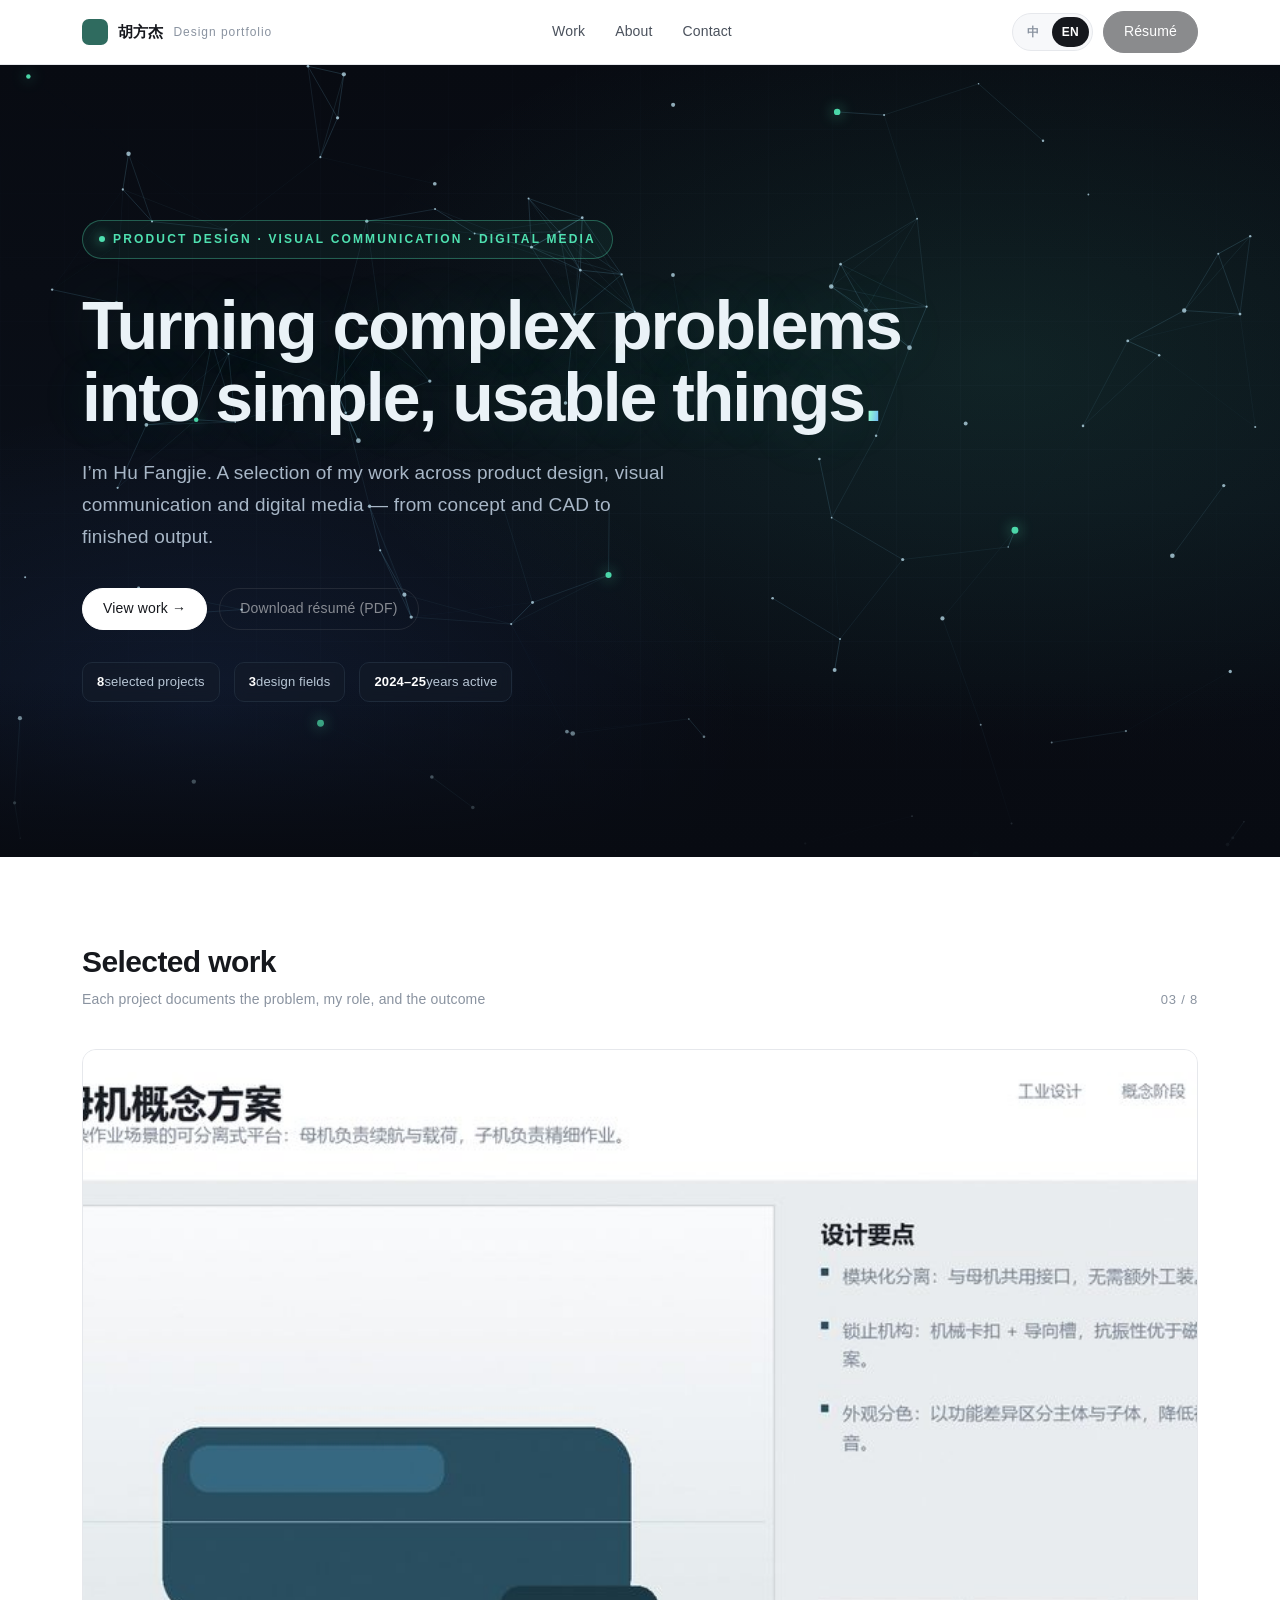
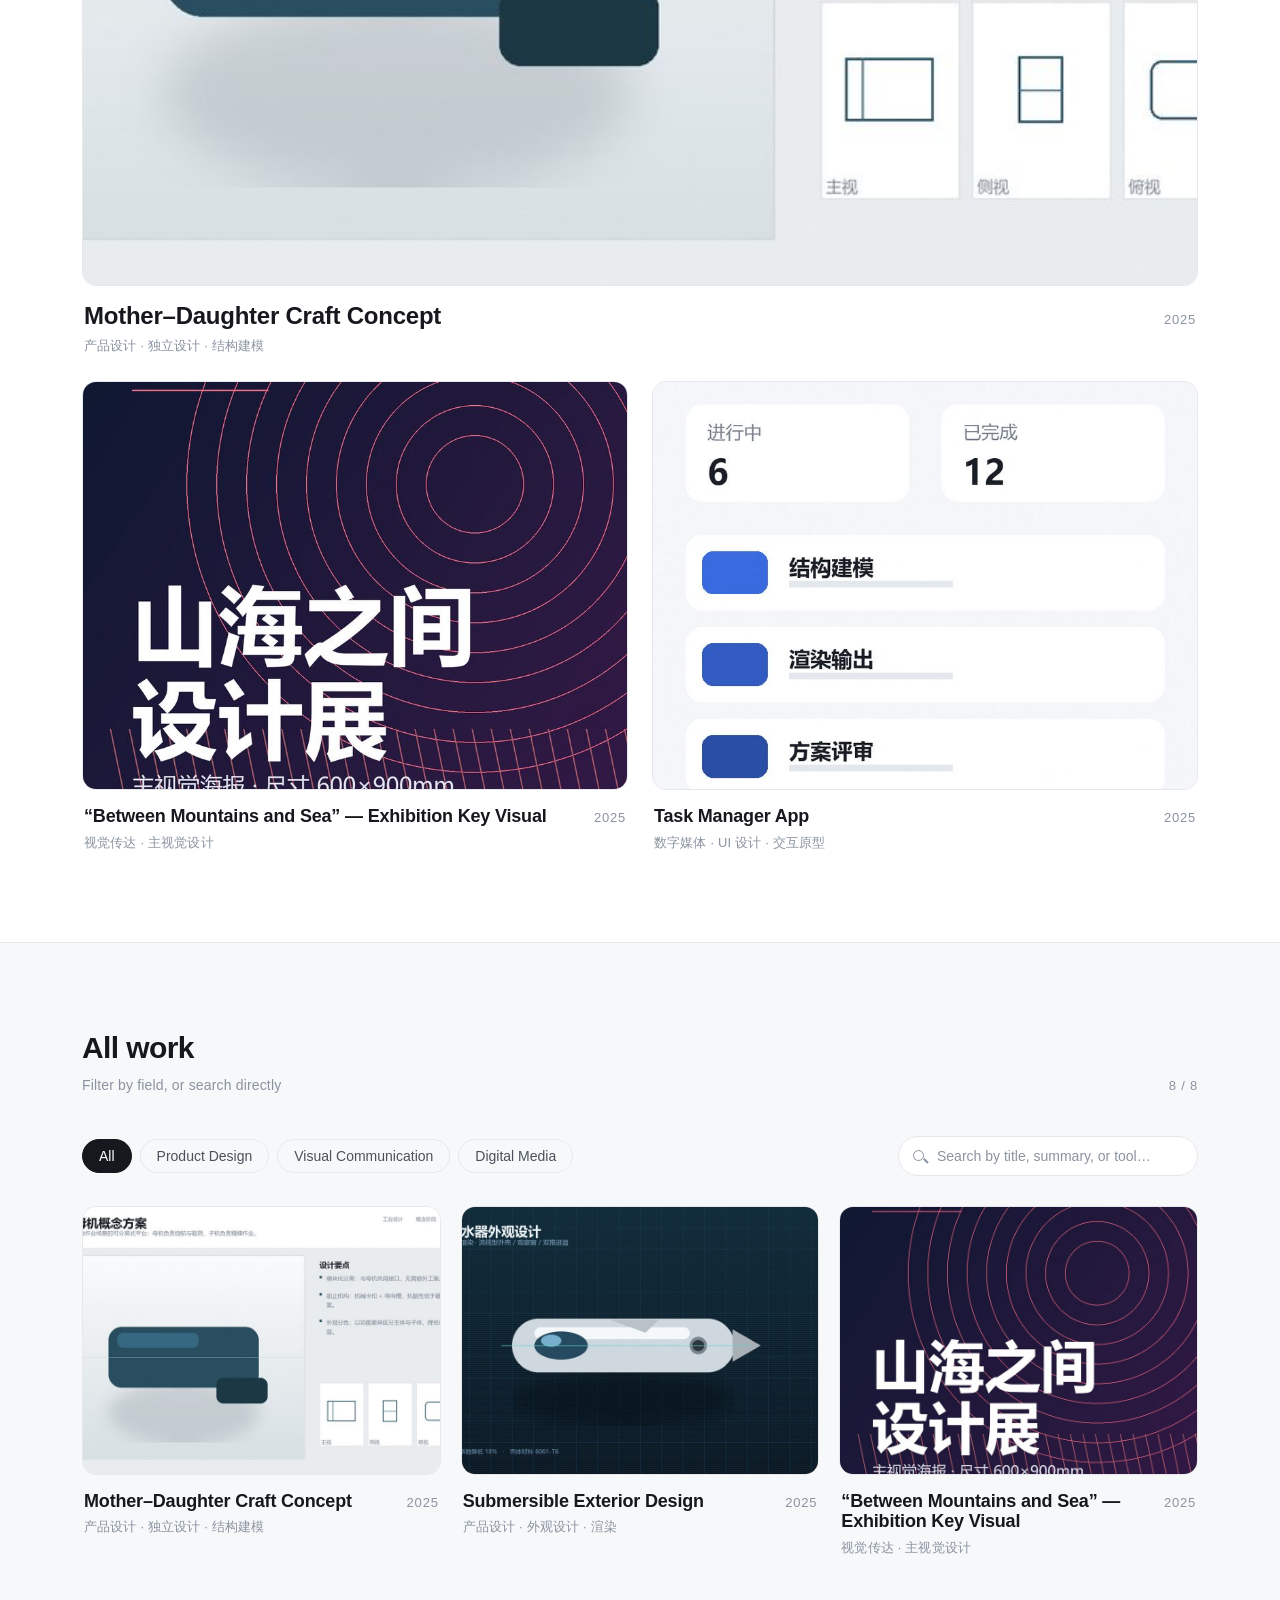
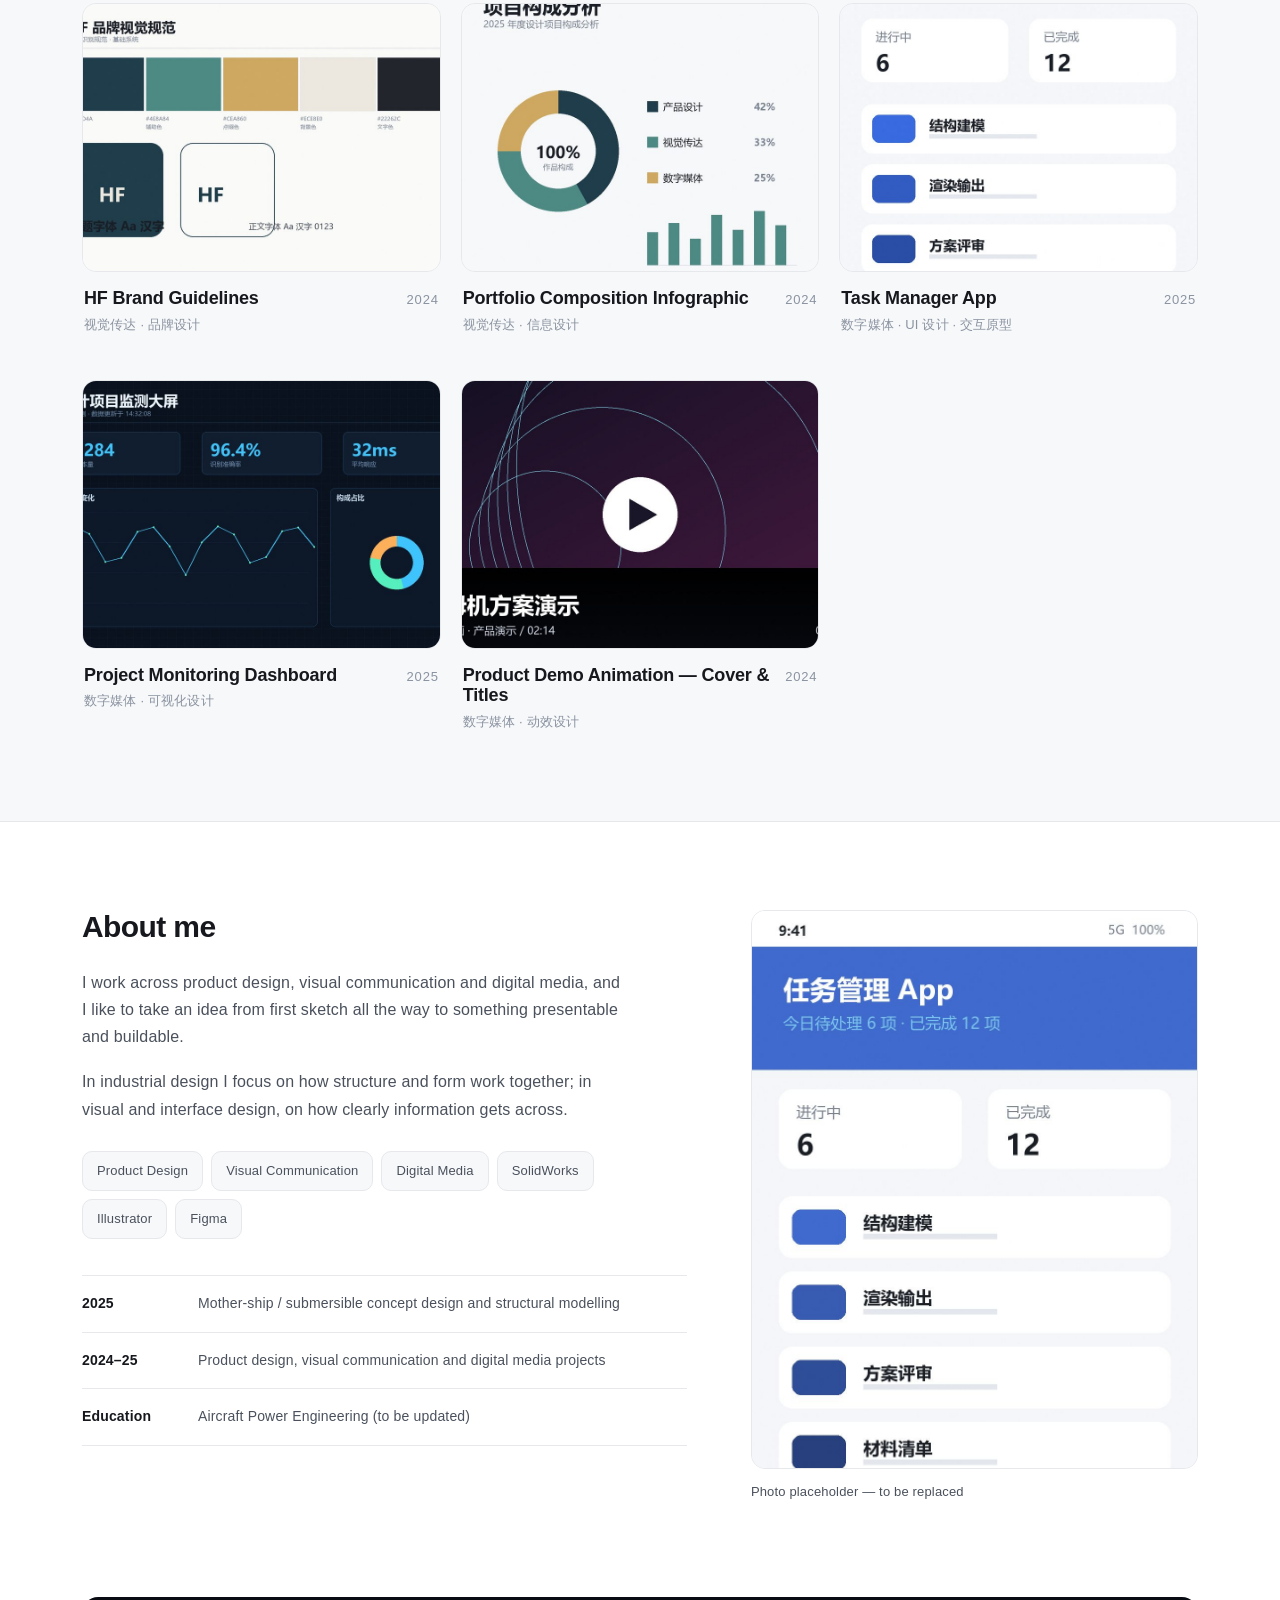
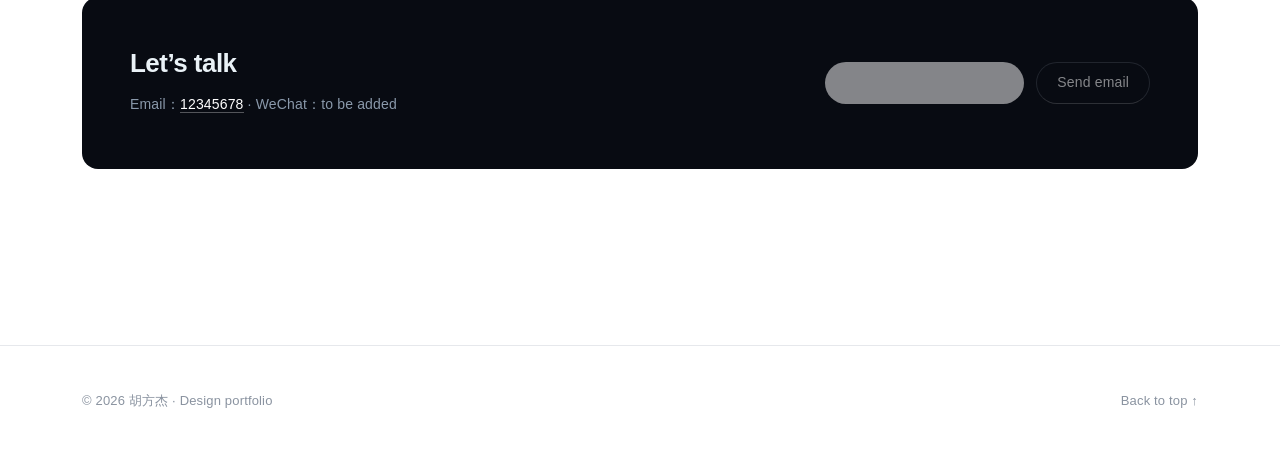
==== index.html @ a3cf7e80 "新增中英双语：i18n 机制、语言切换、8 个作品英文内容、跨语言搜索" ====
<!DOCTYPE html>
<html lang="zh-CN">
<head>
<meta charset="utf-8">
<meta name="viewport" content="width=device-width, initial-scale=1">
<meta name="description" content="胡方杰的设计作品集：产品设计、视觉传达与数字媒体方向的精选作品。">
<meta name="theme-color" content="#080B12">
<title>胡方杰 · 设计作品集</title>
<link rel="stylesheet" href="assets/css/base.css">
<link rel="stylesheet" href="assets/css/home.css">
<link rel="stylesheet" href="assets/css/lightbox.css">
</head>
<body>

<!-- ============ 顶部导航 ============ -->
<nav class="nav">
  <div class="wrap nav__in">
    <a class="nav__brand" href="index.html">
      <i></i><span id="site-name">胡方杰</span> <small id="site-brand" data-i18n="brand">设计作品集</small>
    </a>
    <div class="nav__menu">
      <a href="#works" data-i18n="nav.works">作品</a>
      <a href="#about" data-i18n="nav.about">关于</a>
      <a href="#contact" data-i18n="nav.contact">联系</a>
    </div>
    <div class="nav__right">
      <div class="lang" role="group" aria-label="Language / 语言">
        <button class="lang__btn" type="button" data-lang-set="zh" aria-pressed="true">中</button>
        <button class="lang__btn" type="button" data-lang-set="en" aria-pressed="false">EN</button>
      </div>
      <a class="btn btn--dark" id="resume-btn" data-resume="resume.pdf" href="resume.pdf" download data-i18n="nav.resume">下载简历</a>
    </div>
  </div>
</nav>

<!-- ============ 首屏：深色 + 粒子 ============ -->
<header class="hero" id="top">
  <canvas id="particles" aria-hidden="true"></canvas>
  <div class="wrap hero__in">
    <span class="tag"><i></i><span id="site-positioning">产品设计 · 视觉传达 · 数字媒体</span></span>
    <h1 id="hero-title">把复杂的问题<br>做成简单好用的东西<em>。</em></h1>
    <p class="hero__lede" id="hero-lede"></p>
    <div class="hero__actions">
      <a class="btn btn--light" href="#works" data-i18n="hero.viewWorks">查看作品 →</a>
      <a class="btn btn--ghost-dark" href="resume.pdf" download data-resume="resume.pdf" data-i18n="hero.resume">下载简历 PDF</a>
    </div>
    <div class="hero__meta">
      <span class="chip"><b id="stat-works">—</b> <span data-i18n="stat.works">个精选作品</span></span>
      <span class="chip"><b id="stat-cats">—</b> <span data-i18n="stat.cats">个设计方向</span></span>
      <span class="chip"><b id="stat-years">—</b> <span data-i18n="stat.years">创作年份</span></span>
    </div>
  </div>
</header>

<!-- ============ 精选作品 ============ -->
<section class="section" id="works">
  <div class="wrap">
    <div class="sec-head">
      <div>
        <h2 data-i18n="sec.featured">精选作品</h2>
        <p data-i18n="sec.featuredHint">每个项目都记录了问题、我的角色与最终成果</p>
      </div>
      <div class="count" id="featured-count"></div>
    </div>
    <div class="featured" id="featured"></div>
  </div>
</section>

<!-- ============ 全部作品 ============ -->
<section class="section section--soft">
  <div class="wrap">
    <div class="sec-head">
      <div>
        <h2 data-i18n="sec.all">全部作品</h2>
        <p data-i18n="sec.allHint">支持按方向筛选，也可直接搜索</p>
      </div>
      <div class="count" id="grid-count"></div>
    </div>

    <div class="tools">
      <div class="filters" id="filters" role="group" aria-label="筛选作品 / Filter work"></div>
      <div class="search">
        <label class="sr-only" for="search-input" data-i18n="search.label">搜索作品</label>
        <input class="search__input" id="search-input" type="search"
               placeholder="搜索作品名称、简介或工具…"
               data-i18n-attr="placeholder:search.placeholder"
               autocomplete="off" enterkeyhint="search">
        <button class="search__clear" id="search-clear" type="button" aria-label="清空搜索"
                data-i18n-attr="aria-label:search.clear" hidden>×</button>
      </div>
    </div>

    <div class="grid is-filtered" id="grid"></div>
    <p class="empty" id="empty">该分类下暂无作品。</p>
  </div>
</section>

<!-- ============ 关于我 ============ -->
<section class="section" id="about">
  <div class="wrap">
    <div class="about">
      <div>
        <h2 data-i18n="about.title">关于我</h2>
        <div id="about-body"></div>
        <div class="skills" id="skills"></div>
        <div class="timeline" id="timeline"></div>
      </div>
      <div>
        <div class="portrait">
          <!-- 个人照片待替换；现在用作品的压缩图占位（走 build_images.py 处理后的资源） -->
          <img data-src="assets/img/app-task-hero.jpg" alt="个人照片（占位）" decoding="async">
        </div>
        <p class="portrait__cap" data-i18n="about.photoCap">个人照片占位，待替换为真实照片</p>
      </div>
    </div>

    <!-- 联系方式 -->
    <div class="contact" id="contact">
      <div class="dark-block">
        <div class="contact__in">
          <div>
            <h3 data-i18n="contact.title">想聊聊？</h3>
            <p><span data-i18n="contact.email">邮箱</span>：<a id="contact-email">待补充</a>
               · <span data-i18n="contact.wechat">微信</span>：<span id="contact-wechat">待补充</span></p>
          </div>
          <div class="contact__actions">
            <a class="btn btn--light" href="resume.pdf" download data-resume="resume.pdf" data-i18n="hero.resume">下载简历 PDF</a>
            <a class="btn btn--ghost-dark" id="mail-btn" href="#contact" data-i18n="contact.mail">发邮件</a>
          </div>
        </div>
      </div>
    </div>
  </div>
</section>

<!-- ============ 页脚 ============ -->
<footer class="footer">
  <div class="wrap footer__in">
    <div>© <span id="footer-year"></span> <span id="footer-name"></span> · <span data-i18n="footer.site">个人设计作品集</span></div>
    <div><a href="#top" data-i18n="footer.top">回到顶部 ↑</a></div>
  </div>
</footer>

<script src="assets/js/config.js"></script>
<script src="assets/js/works-data.js"></script>
<script src="assets/js/i18n.js"></script>
<script src="assets/img/manifest.js"></script>
<script src="assets/js/lazy.js"></script>
<script src="assets/js/render.js"></script>
<script src="assets/js/particles.js"></script>
<script src="assets/js/lightbox.js"></script>
<script src="assets/js/lang-switch.js"></script>
<script>
/* 仅用于评审截图：?scrollY=1800 自动滚到指定位置（不影响正常访问） */
(function () {
  var q = location.search;
  var m = q.match(/[?&]scrollY=(\d+)/);
  if (m) {
    var y = parseInt(m[1], 10);
    window.addEventListener('load', function () { setTimeout(function () { window.scrollTo(0, y); }, 120); });
  }
  /* ?captureH=1 时把内容真实高度写进 meta，供截图脚本读取 */
  if (q.indexOf('captureH=1') >= 0) {
    window.addEventListener('load', function () {
      setTimeout(function () {
        var h = Math.ceil(document.documentElement.getBoundingClientRect().height);
        var el = document.createElement('meta');
        el.name = 'dsh-content-height';
        el.content = String(h);
        document.head.appendChild(el);
      }, 400);
    });
  }
})();
</script>
</body>
</html>
---- assets/css/base.css ----
/* ============================================================
 * base.css —— 设计变量、重置、排版、通用组件
 * 视觉结论见 docs/项目构想.md §3.1（方案 A 极简留白）
 * ============================================================ */

:root{
  /* 颜色 */
  --ink:      #16181D;   /* 主文字 */
  --ink-2:    #4A515C;   /* 次级文字 */
  --ink-3:    #8A93A0;   /* 辅助文字 */
  --line:     #E6E8EC;   /* 分割线 / 描边 */
  --line-2:   #D8DCE2;
  --bg:       #FFFFFF;   /* 主背景 */
  --bg-soft:  #F7F8FA;   /* 次级区块背景 */
  --accent:   #2F6B5F;   /* 强调色（墨绿，小面积使用） */

  /* 深色区（首屏 / 成果块 / 联系方式） */
  --dark:     #080B12;
  --dark-2:   #0E131C;
  --dark-3:   #141C28;
  --dark-line:#1E2A3A;
  --dark-text:#EAF2F7;
  --dark-dim: #8A99AB;
  --glow:     #4FE0B0;   /* 粒子主色 / 深色区强调色 */

  /* 布局 */
  --max:      1180px;
  --pad:      32px;
  --radius:   14px;
  --radius-sm:10px;

  /* 排版 */
  --font: "Inter", "Helvetica Neue", "PingFang SC", "Microsoft YaHei", -apple-system, sans-serif;

  /* 动效 */
  --ease: cubic-bezier(.22,.61,.36,1);
}

*,*::before,*::after{box-sizing:border-box}

html{
  -webkit-text-size-adjust:100%;
  scroll-behavior:smooth;
}

body{
  margin:0;
  background:var(--bg);
  color:var(--ink);
  font-family:var(--font);
  font-size:16px;
  line-height:1.7;
  letter-spacing:.01em;
  -webkit-font-smoothing:antialiased;
  overflow-x:hidden;
}

img{display:block;max-width:100%}
a{color:inherit;text-decoration:none}
button{font-family:inherit;cursor:pointer}

h1,h2,h3,h4{margin:0;letter-spacing:-.02em;font-weight:800;line-height:1.15}
p{margin:0}

/* ---------- 布局容器 ---------- */
.wrap{max-width:var(--max);margin:0 auto;padding:0 var(--pad)}

/* ---------- 按钮 ---------- */
.btn{
  display:inline-flex;align-items:center;justify-content:center;gap:8px;
  height:42px;padding:0 20px;border-radius:999px;
  font-size:14px;font-weight:500;white-space:nowrap;
  border:1px solid var(--line);background:transparent;color:var(--ink);
  transition:border-color .25s var(--ease), background .25s var(--ease), color .25s var(--ease);
}
.btn:hover{border-color:var(--ink)}
.btn--dark{background:var(--ink);border-color:var(--ink);color:#fff}
.btn--dark:hover{background:#000;border-color:#000}
.btn--light{background:#fff;border-color:#fff;color:var(--ink)}
.btn--ghost-dark{border-color:#3A3F49;color:#fff}
.btn--ghost-dark:hover{border-color:#fff}
.btn[aria-disabled="true"]{opacity:.5;cursor:not-allowed}

/* ---------- 标签 ---------- */
.chip{
  display:inline-flex;align-items:center;font-size:13px;
  padding:8px 14px;border-radius:var(--radius-sm);
  border:1px solid var(--line);background:var(--bg-soft);color:var(--ink-2);
}
.tag{
  display:inline-flex;align-items:center;gap:8px;
  font-size:12px;letter-spacing:.18em;text-transform:uppercase;font-weight:600;
  padding:8px 16px;border-radius:999px;
  border:1px solid rgba(79,224,176,.35);
  background:rgba(79,224,176,.06);color:var(--glow);
}
.tag i{
  width:6px;height:6px;border-radius:50%;background:var(--glow);
  box-shadow:0 0 12px var(--glow);display:block;
  animation:pulse 2.2s infinite ease-in-out;
}
@keyframes pulse{0%,100%{opacity:1;transform:scale(1)}50%{opacity:.35;transform:scale(.7)}}

/* ---------- 区块标题 ---------- */
.sec-head{display:flex;align-items:flex-end;justify-content:space-between;gap:20px;margin-bottom:38px}
.sec-head h2{font-size:30px}
.sec-head p{font-size:14px;color:var(--ink-3);margin-top:8px}
.sec-head .count{font-size:13px;color:var(--ink-3);letter-spacing:.06em;white-space:nowrap}

/* ---------- 作品卡片 ---------- */
.card{display:block;position:relative}
.card__thumb{
  position:relative;overflow:hidden;border-radius:var(--radius);
  background:var(--bg-soft);border:1px solid var(--line);
}
.card__thumb img{
  position:absolute;inset:0;
  width:100%;height:100%;object-fit:cover;
  transition:transform .6s var(--ease), opacity .5s var(--ease);
  opacity:0;
}
.card__thumb img.is-loaded{opacity:1}
.card:hover .card__thumb img{transform:scale(1.03)}
.card__meta{display:flex;align-items:baseline;justify-content:space-between;gap:16px;padding:16px 2px 0}
.card__meta h3{font-size:18px;font-weight:700;letter-spacing:-.01em}
.card__meta p{font-size:13px;color:var(--ink-3);margin-top:5px}
.card__meta .year{font-size:13px;color:var(--ink-3);letter-spacing:.06em;white-space:nowrap}

/* 悬浮提示 */
.card__hover{
  position:absolute;left:14px;bottom:14px;z-index:2;
  display:inline-flex;align-items:center;gap:6px;
  padding:7px 13px;border-radius:999px;font-size:12px;
  background:rgba(12,16,24,.82);color:#fff;backdrop-filter:blur(6px);
  opacity:0;transform:translateY(6px);
  transition:opacity .3s var(--ease), transform .3s var(--ease);
}
.card:hover .card__hover{opacity:1;transform:translateY(0)}

/* ---------- 图片懒加载占位 ---------- */
.ph{position:relative;overflow:hidden;background:var(--bg-soft)}
.ph::after{
  content:"";position:absolute;inset:0;
  background:linear-gradient(100deg, transparent 20%, rgba(255,255,255,.55) 50%, transparent 80%);
  transform:translateX(-100%);
}
.ph.is-loading::after{animation:shimmer 1.4s infinite}
@keyframes shimmer{to{transform:translateX(100%)}}

/* ---------- 深色区块 ---------- */
.dark-block{
  background:var(--dark);color:var(--dark-text);
  border-radius:16px;padding:52px 48px;
}
.dark-block h3{font-size:24px;margin-bottom:14px}
.dark-block p{color:var(--dark-dim);max-width:640px}
.dark-block .metrics{display:flex;gap:56px;margin-top:36px;flex-wrap:wrap}
.dark-block .metrics b{display:block;font-size:28px;font-weight:800}
.dark-block .metrics span{font-size:13px;color:var(--dark-dim)}

/* ---------- 页脚 ---------- */
.footer{
  border-top:1px solid var(--line);
  padding:44px 0 64px;margin-top:88px;
  font-size:13px;color:var(--ink-3);
}
.footer__in{display:flex;justify-content:space-between;gap:20px;flex-wrap:wrap}
.footer a:hover{color:var(--accent)}

/* ---------- 工具类 ---------- */
.sr-only{
  position:absolute;width:1px;height:1px;padding:0;margin:-1px;
  overflow:hidden;clip:rect(0 0 0 0);white-space:nowrap;border:0;
}

/* ---------- 无障碍：尊重"减少动态效果" ---------- */
@media (prefers-reduced-motion: reduce){
  html{scroll-behavior:auto}
  *,*::before,*::after{
    animation-duration:.001ms !important;
    animation-iteration-count:1 !important;
    transition-duration:.001ms !important;
  }
}

/* ---------- 响应式断点 ---------- */
@media (max-width:960px){
  :root{--pad:24px}
  .sec-head h2{font-size:26px}
}

@media (max-width:560px){
  :root{--pad:20px}
  .sec-head{flex-direction:column;align-items:flex-start;gap:10px;margin-bottom:26px}
  .sec-head h2{font-size:23px}
  .dark-block{padding:34px 24px}
  .dark-block h3{font-size:21px}
  .dark-block .metrics{gap:26px;margin-top:26px}
  .dark-block .metrics b{font-size:23px}
  .card__meta h3{font-size:16px}
  .footer{margin-top:56px}
}
---- assets/css/home.css ----
/* ============================================================
 * home.css —— 首页
 * 结构：深色粒子首屏 → 白色作品区（精选 / 全部）→ 关于 → 联系
 * ============================================================ */

/* ---------- 顶部导航 ---------- */
.nav{
  position:sticky;top:0;z-index:40;
  background:rgba(255,255,255,.92);
  backdrop-filter:blur(10px);
  border-bottom:1px solid var(--line);
}
.nav__in{display:flex;align-items:center;justify-content:space-between;height:64px;gap:20px}
.nav__brand{display:flex;align-items:center;gap:10px;font-weight:700;font-size:15px}
.nav__brand i{width:26px;height:26px;border-radius:7px;background:var(--accent);display:block;flex:none}
.nav__brand small{font-weight:400;color:var(--ink-3);font-size:12px;letter-spacing:.08em}
.nav__menu{display:flex;gap:30px;font-size:14px;color:var(--ink-2)}
.nav__menu a{transition:color .2s var(--ease)}
.nav__menu a:hover{color:var(--accent)}
.nav__right{display:flex;align-items:center;gap:10px}

/* ---------- 语言切换 ---------- */
.lang{
  display:flex;align-items:center;gap:2px;
  padding:3px;border-radius:999px;
  border:1px solid var(--line);background:var(--bg-soft);
}
.lang__btn{
  min-width:34px;height:30px;padding:0 10px;
  font-size:12px;font-weight:600;letter-spacing:.02em;
  border:0;border-radius:999px;background:transparent;color:var(--ink-3);
  transition:background .2s var(--ease), color .2s var(--ease);
}
.lang__btn:hover{color:var(--ink)}
.lang__btn.is-on{background:var(--ink);color:#fff}
/* 让"下载简历"按钮在窄屏也能收起 */
.nav .btn{white-space:nowrap}

/* ---------- 首屏：深色 + 粒子 ---------- */
.hero{
  position:relative;overflow:hidden;
  min-height:640px;height:88vh;max-height:820px;
  display:flex;align-items:center;
  background:
    radial-gradient(1100px 620px at 78% 38%, rgba(79,224,176,.10), transparent 62%),
    radial-gradient(900px 520px at 16% 82%, rgba(72,132,255,.10), transparent 60%),
    linear-gradient(180deg,#080B12 0%,#0A0F18 55%,#080B12 100%);
}
/* 细网格（"仪表盘"质感） */
.hero::before{
  content:"";position:absolute;inset:0;pointer-events:none;opacity:.5;
  background-image:
    linear-gradient(rgba(120,160,200,.055) 1px, transparent 1px),
    linear-gradient(90deg, rgba(120,160,200,.055) 1px, transparent 1px);
  background-size:64px 64px;
  mask-image:radial-gradient(75% 65% at 50% 45%, #000 35%, transparent 100%);
  -webkit-mask-image:radial-gradient(75% 65% at 50% 45%, #000 35%, transparent 100%);
}
/* 底部渐隐，衔接白色作品区 */
.hero::after{
  content:"";position:absolute;left:0;right:0;bottom:0;height:180px;pointer-events:none;
  background:linear-gradient(180deg, transparent, #080B12);
  z-index:2;
}
#particles{position:absolute;inset:0;width:100%;height:100%;display:block;z-index:1}

.hero__in{position:relative;z-index:3;width:100%}
.hero h1{
  margin-top:30px;font-size:68px;line-height:1.06;letter-spacing:-.03em;
  color:var(--dark-text);text-shadow:0 0 60px rgba(79,224,176,.16);
}
.hero h1 em{
  font-style:normal;
  background:linear-gradient(100deg,#ffffff 12%,#8FF3D6 52%,#69A9FF 92%);
  -webkit-background-clip:text;background-clip:text;color:transparent;
}
.hero__lede{margin-top:24px;font-size:19px;color:#A8B7C7;max-width:600px}
.hero__actions{display:flex;gap:12px;margin-top:34px;flex-wrap:wrap}
.hero__meta{display:flex;gap:14px;margin-top:32px;flex-wrap:wrap}
.hero__meta .chip{
  background:rgba(20,28,40,.55);border-color:var(--dark-line);color:#B9C7D6;
  backdrop-filter:blur(6px);
}
.hero__meta .chip b{color:#fff;font-weight:600}

/* ---------- 区块通用 ---------- */
.section{padding:88px 0}
.section--soft{
  background:var(--bg-soft);
  border-top:1px solid var(--line);
  border-bottom:1px solid var(--line);
}

/* ---------- 精选作品 ---------- */
.featured{display:grid;grid-template-columns:1fr 1fr;gap:24px}
.featured .card--wide{grid-column:1/-1}
.featured .card--wide .card__thumb{aspect-ratio:21/9}
.featured .card .card__thumb{aspect-ratio:4/3}
.featured .card--wide .card__meta h3{font-size:24px}

/* ---------- 筛选 + 搜索 ---------- */
.tools{
  display:flex;align-items:center;justify-content:space-between;
  gap:16px;margin-bottom:30px;flex-wrap:wrap;
}
.filters{display:flex;gap:8px;flex-wrap:wrap}
.filter{
  font-size:14px;padding:8px 16px;border-radius:999px;
  border:1px solid var(--line);background:transparent;color:var(--ink-2);
  transition:border-color .2s var(--ease), background .2s var(--ease), color .2s var(--ease);
}
.filter:hover{border-color:var(--ink)}
.filter[aria-pressed="true"]{background:var(--ink);border-color:var(--ink);color:#fff}

.search{position:relative;display:flex;align-items:center;min-width:240px;flex:0 1 300px}
.search__input{
  width:100%;height:40px;padding:0 34px 0 38px;
  font-family:inherit;font-size:14px;color:var(--ink);
  border:1px solid var(--line);border-radius:999px;background:var(--bg);
  transition:border-color .2s var(--ease), box-shadow .2s var(--ease);
}
.search__input::placeholder{color:var(--ink-3)}
.search__input:focus{outline:none;border-color:var(--ink);box-shadow:0 0 0 3px rgba(22,24,29,.06)}
.search__input::-webkit-search-cancel-button{display:none}
/* 放大镜（纯 CSS，不额外请求图片） */
.search::before{
  content:"";position:absolute;left:15px;width:11px;height:11px;
  border:1.6px solid var(--ink-3);border-radius:50%;pointer-events:none;
}
.search::after{
  content:"";position:absolute;left:25px;top:24px;width:6px;height:1.6px;
  background:var(--ink-3);transform:rotate(45deg);pointer-events:none;
}
.search__clear{
  position:absolute;right:8px;width:24px;height:24px;line-height:1;
  border:0;border-radius:50%;background:var(--bg-soft);color:var(--ink-2);
  font-size:15px;display:flex;align-items:center;justify-content:center;
}
/* 注意：display:flex 会覆盖 [hidden] 的默认 display:none，
   必须显式声明，否则搜索框为空时"×"也会一直显示 */
.search__clear[hidden]{display:none}
.search__clear:hover{background:var(--line)}

/* ---------- 作品栅格（统一 4:3 裁切，保证对齐） ---------- */
.grid{display:grid;grid-template-columns:repeat(3,1fr);gap:44px 20px}
.grid .card__thumb{aspect-ratio:4/3}
.grid.is-filtered .card[hidden]{display:none}
.empty{display:none;padding:56px 0;color:var(--ink-3);font-size:15px}
.empty.is-on{display:block}

/* 卡片进场（滚入视口时淡入）
   安全网：未标记 .is-in 的元素也会在 1.2s 后被脚本强制显示 */
.reveal{opacity:0;transform:translateY(14px);transition:opacity .6s var(--ease), transform .6s var(--ease)}
.reveal.is-in{opacity:1;transform:none}

/* 禁用 JS 时不要隐藏任何内容 */
.no-js .reveal{opacity:1;transform:none}

/* ---------- 关于我 ---------- */
.about{display:grid;grid-template-columns:1.15fr .85fr;gap:64px;align-items:start}
.about h2{font-size:30px;margin-bottom:24px}
.about p{color:var(--ink-2);margin-bottom:18px;max-width:540px}
.skills{display:flex;flex-wrap:wrap;gap:8px;margin-top:28px}
.timeline{margin-top:36px;border-top:1px solid var(--line)}
.tl-row{
  display:grid;grid-template-columns:96px 1fr;gap:20px;
  padding:16px 0;border-bottom:1px solid var(--line);font-size:14px;
}
.tl-row b{font-weight:600}
.tl-row span{color:var(--ink-2)}
.portrait{border-radius:var(--radius);overflow:hidden;border:1px solid var(--line);background:var(--bg-soft);aspect-ratio:4/5}
.portrait img{width:100%;height:100%;object-fit:cover;object-position:top center;filter:grayscale(.15)}
.portrait__cap{font-size:13px;color:var(--ink-3);padding-top:12px}

/* ---------- 联系方式 ---------- */
.contact{margin-top:76px}
.contact__in{display:flex;align-items:center;justify-content:space-between;gap:32px;flex-wrap:wrap}
.contact h3{font-size:26px}
.contact p{color:var(--dark-dim);font-size:14px;margin-top:10px}
.contact__actions{display:flex;gap:12px;flex-wrap:wrap}
.contact a{color:#fff;border-bottom:1px solid rgba(255,255,255,.3)}
.contact a:hover{border-color:#fff}

/* ---------- 响应式 ---------- */
@media (max-width:960px){
  .nav__brand small{display:none}   /* 窄屏只留名字，把空间让给语言切换 */
  .hero h1{font-size:44px}
  .hero{height:auto;min-height:0;padding:72px 0 88px}
  .featured,.about{grid-template-columns:1fr}
  .grid{grid-template-columns:repeat(2,1fr)}
  .nav__menu{display:none}
}

@media (max-width:560px){
  .hero h1{font-size:30px}
  .hero__lede{font-size:16px}
  .hero{padding:52px 0 64px}
  .section{padding:56px 0}
  .grid{gap:30px 14px}
  .about{gap:36px}
  .contact{margin-top:52px}
  .contact h3{font-size:21px}
  .featured{gap:20px}
  /* 手机上导航更挤：简历按钮收成图标感更弱的文字，语言切换保留 */
  .nav__in{gap:10px;height:58px}
  .nav__right{gap:6px}
  .nav__right .btn{height:36px;padding:0 14px;font-size:13px}
  .lang{padding:2px}
  .lang__btn{min-width:30px;height:26px;padding:0 8px;font-size:11px}
  .topbar__right .btn{height:36px;padding:0 14px;font-size:13px}
}
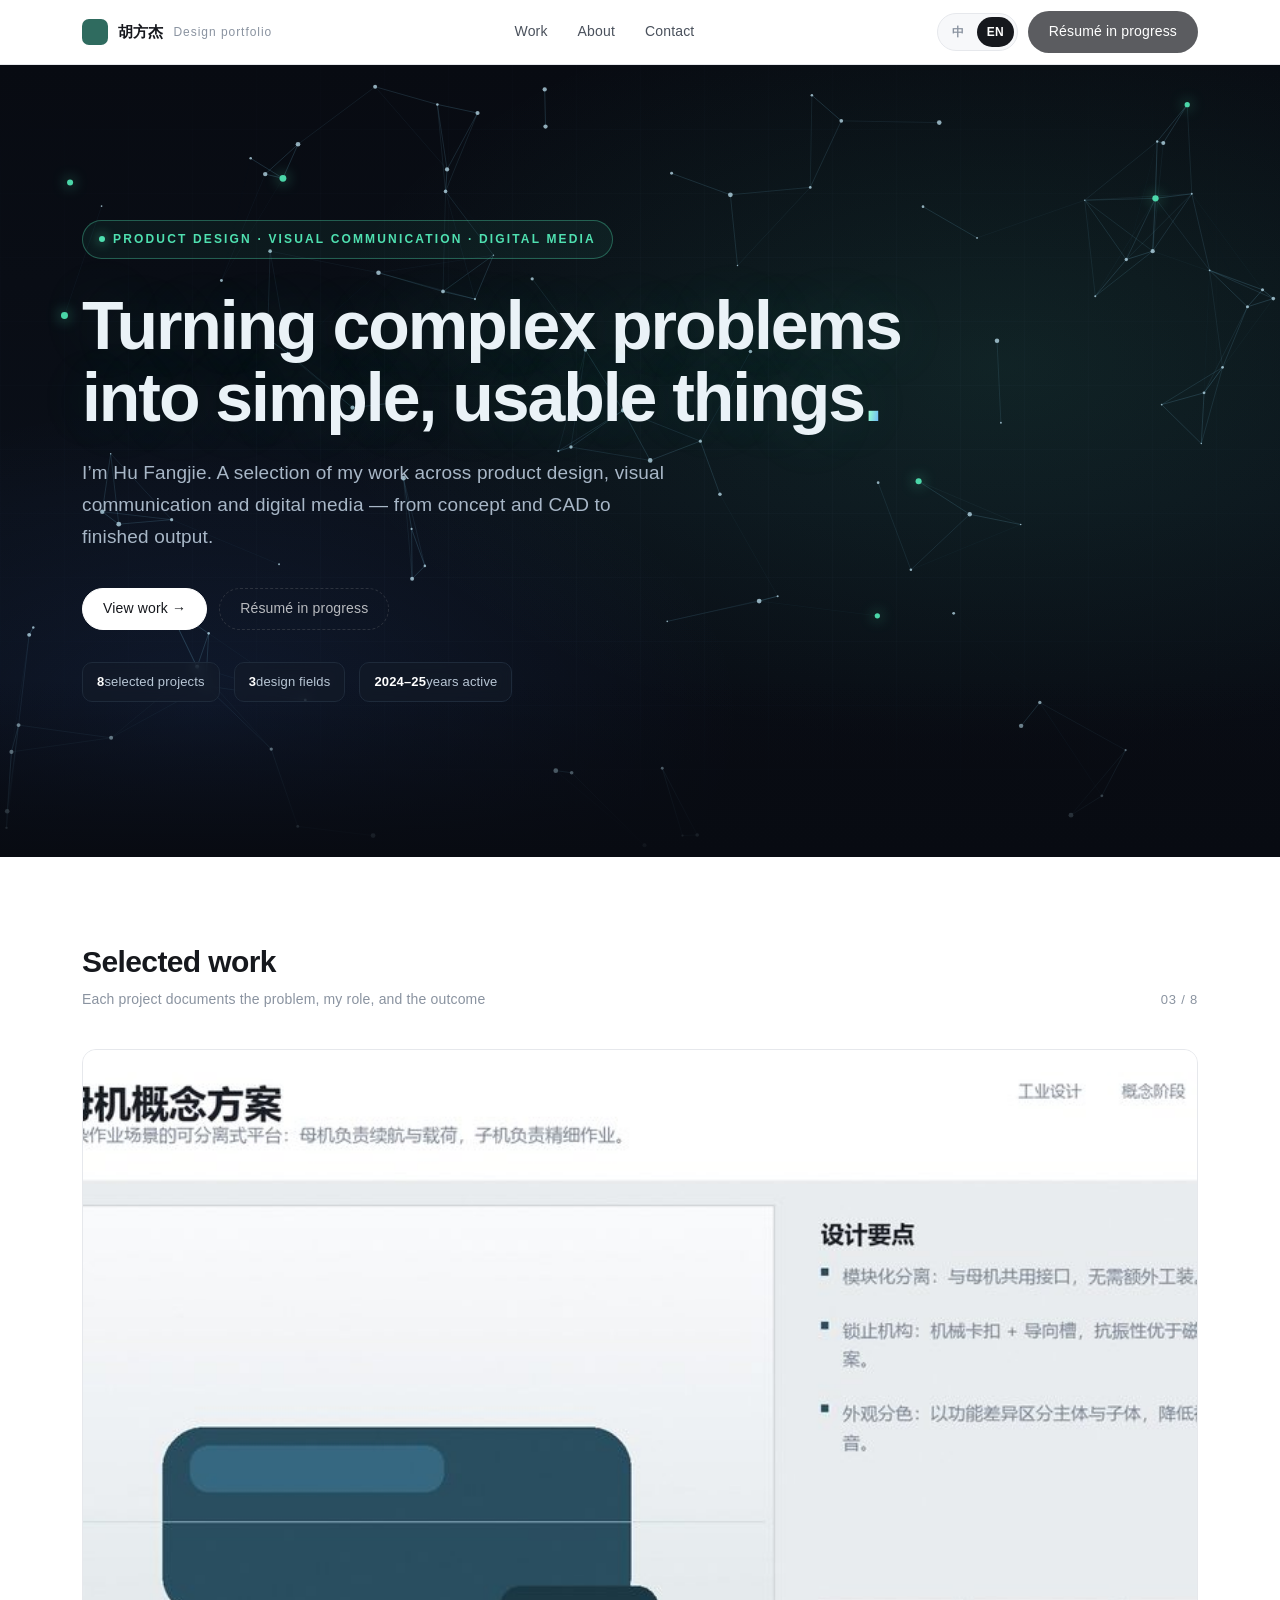
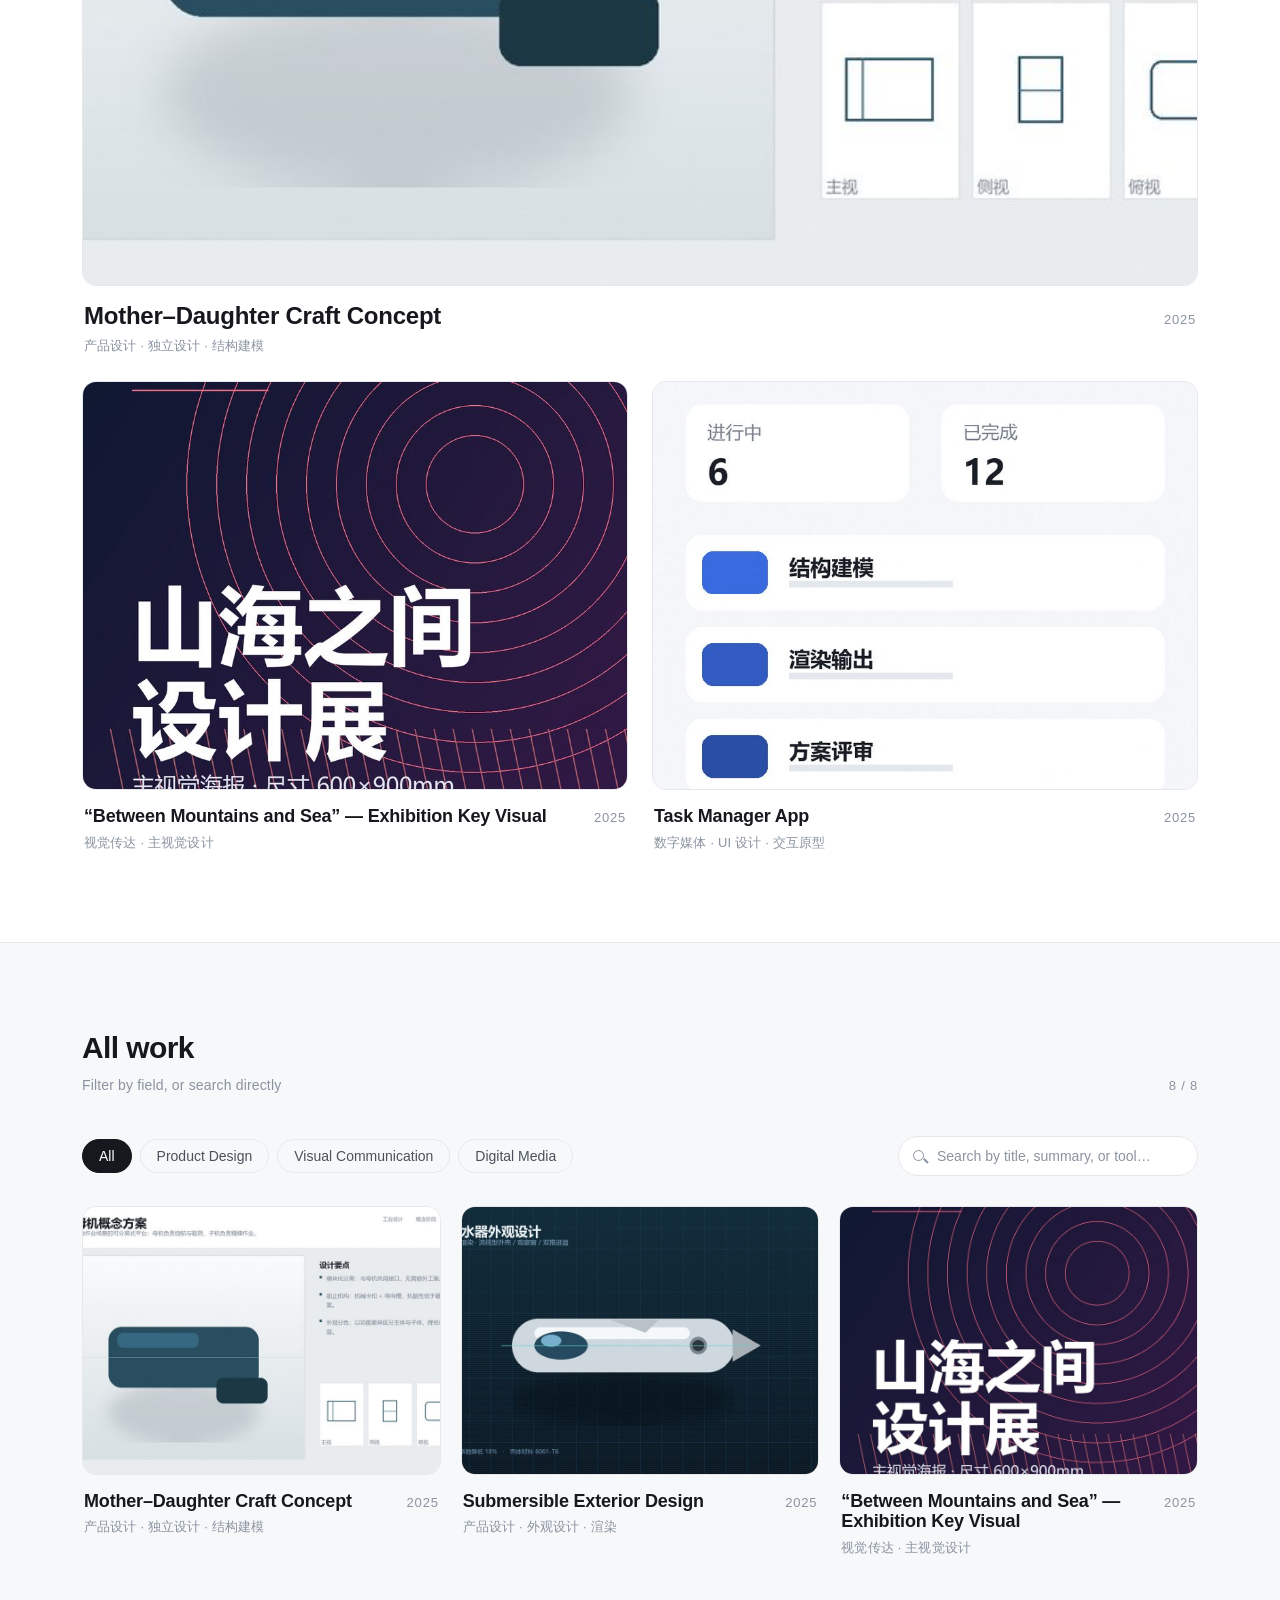
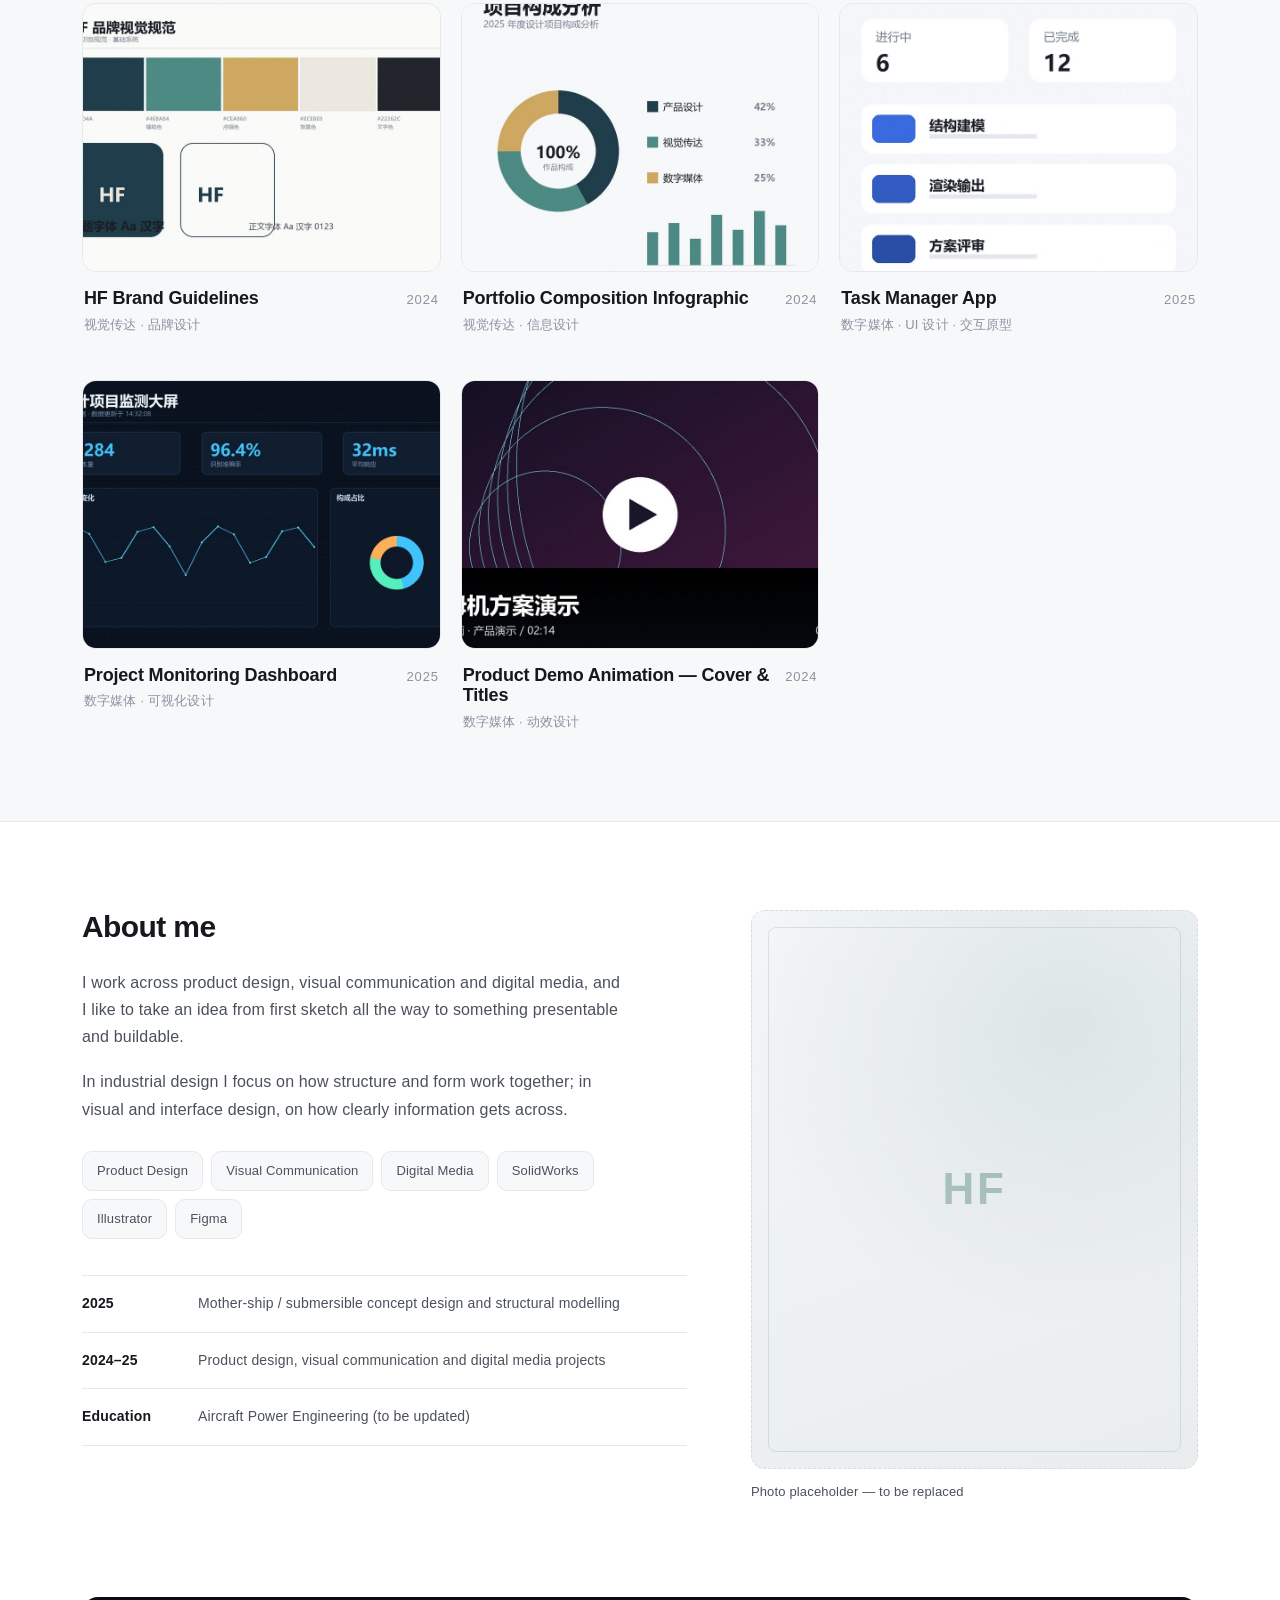
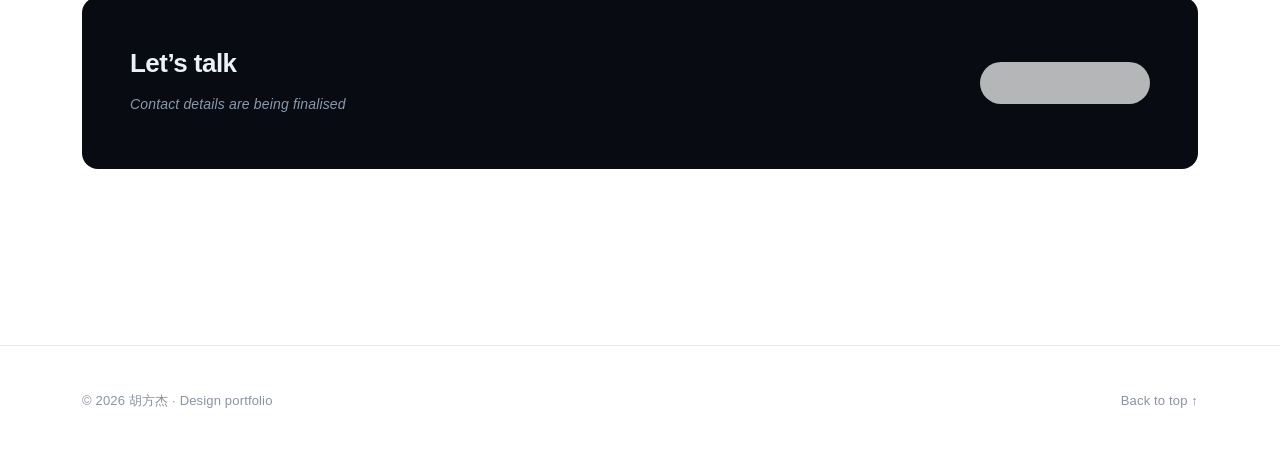
==== commit 99d2ec8e: "占位状态自动降级 + 可访问性 + 卡片错开淡入 + 首屏滚动渐隐 + favicon" ====
--- a/index.html
+++ b/index.html
@@ -6,11 +6,14 @@
 <meta name="description" content="胡方杰的设计作品集：产品设计、视觉传达与数字媒体方向的精选作品。">
 <meta name="theme-color" content="#080B12">
 <title>胡方杰 · 设计作品集</title>
+<link rel="icon" href="assets/favicon.svg" type="image/svg+xml">
 <link rel="stylesheet" href="assets/css/base.css">
 <link rel="stylesheet" href="assets/css/home.css">
 <link rel="stylesheet" href="assets/css/lightbox.css">
 </head>
 <body>
+
+<a class="skip-link" href="#works">跳到作品 / Skip to work</a>
 
 <!-- ============ 顶部导航 ============ -->
 <nav class="nav">
@@ -28,7 +31,7 @@
         <button class="lang__btn" type="button" data-lang-set="zh" aria-pressed="true">中</button>
         <button class="lang__btn" type="button" data-lang-set="en" aria-pressed="false">EN</button>
       </div>
-      <a class="btn btn--dark" id="resume-btn" data-resume="resume.pdf" href="resume.pdf" download data-i18n="nav.resume">下载简历</a>
+      <a class="btn btn--dark" id="resume-btn" data-resume="resume.pdf" href="resume.pdf" download data-i18n="nav.resume"><span data-resume-label>下载简历</span></a>
     </div>
   </div>
 </nav>
@@ -42,7 +45,7 @@
     <p class="hero__lede" id="hero-lede"></p>
     <div class="hero__actions">
       <a class="btn btn--light" href="#works" data-i18n="hero.viewWorks">查看作品 →</a>
-      <a class="btn btn--ghost-dark" href="resume.pdf" download data-resume="resume.pdf" data-i18n="hero.resume">下载简历 PDF</a>
+      <a class="btn btn--ghost-dark" href="resume.pdf" download data-resume="resume.pdf" data-i18n="hero.resume"><span data-resume-label>下载简历 PDF</span></a>
     </div>
     <div class="hero__meta">
       <span class="chip"><b id="stat-works">—</b> <span data-i18n="stat.works">个精选作品</span></span>
@@ -106,25 +109,32 @@
         <div class="timeline" id="timeline"></div>
       </div>
       <div>
-        <div class="portrait">
-          <!-- 个人照片待替换；现在用作品的压缩图占位（走 build_images.py 处理后的资源） -->
-          <img data-src="assets/img/app-task-hero.jpg" alt="个人照片（占位）" decoding="async">
+        <!-- 个人照片：SITE.photo 留空时显示设计过的占位块，而不是一张不相干的图 -->
+        <div class="portrait is-placeholder" id="portrait">
+          <span class="portrait__mark" id="portrait-mark">胡</span>
         </div>
-        <p class="portrait__cap" data-i18n="about.photoCap">个人照片占位，待替换为真实照片</p>
+        <p class="portrait__cap" id="portrait-cap" data-i18n="about.photoCap">个人照片占位，待替换为真实照片</p>
       </div>
     </div>
 
-    <!-- 联系方式 -->
+    <!-- 联系方式：邮箱/微信留空时自动隐藏对应项，不会出现"待补充"这种半成品感 -->
     <div class="contact" id="contact">
       <div class="dark-block">
         <div class="contact__in">
           <div>
             <h3 data-i18n="contact.title">想聊聊？</h3>
-            <p><span data-i18n="contact.email">邮箱</span>：<a id="contact-email">待补充</a>
-               · <span data-i18n="contact.wechat">微信</span>：<span id="contact-wechat">待补充</span></p>
+            <p class="contact__line" id="contact-line">
+              <span class="contact__item" id="contact-email-item" hidden>
+                <span data-i18n="contact.email">邮箱</span>：<a id="contact-email"></a><span class="sep">·</span>
+              </span>
+              <span class="contact__item" id="contact-wechat-item" hidden>
+                <span data-i18n="contact.wechat">微信</span>：<span id="contact-wechat"></span>
+              </span>
+              <span class="contact__todo" id="contact-todo" hidden data-i18n="contact.pending">联系方式整理中</span>
+            </p>
           </div>
           <div class="contact__actions">
-            <a class="btn btn--light" href="resume.pdf" download data-resume="resume.pdf" data-i18n="hero.resume">下载简历 PDF</a>
+            <a class="btn btn--light" href="resume.pdf" download data-resume="resume.pdf" data-i18n="hero.resume"><span data-resume-label>下载简历 PDF</span></a>
             <a class="btn btn--ghost-dark" id="mail-btn" href="#contact" data-i18n="contact.mail">发邮件</a>
           </div>
         </div>
--- a/assets/css/base.css
+++ b/assets/css/base.css
@@ -167,6 +167,25 @@
 .footer__in{display:flex;justify-content:space-between;gap:20px;flex-wrap:wrap}
 .footer a:hover{color:var(--accent)}
 
+/* ---------- 键盘焦点（只在键盘操作时显示，不干扰鼠标用户） ---------- */
+:focus{outline:none}
+:focus-visible{
+  outline:2px solid var(--accent);
+  outline-offset:3px;
+  border-radius:4px;
+}
+/* 深色区块与首屏换成亮色描边，否则墨绿在深底上看不清 */
+.dark-block :focus-visible,
+.hero :focus-visible{outline-color:var(--glow)}
+
+/* 跳到主内容（键盘/屏幕阅读器用户） */
+.skip-link{
+  position:absolute;left:-9999px;top:0;z-index:200;
+  padding:12px 18px;border-radius:0 0 10px 0;
+  background:var(--ink);color:#fff;font-size:14px;
+}
+.skip-link:focus{left:0}
+
 /* ---------- 工具类 ---------- */
 .sr-only{
   position:absolute;width:1px;height:1px;padding:0;margin:-1px;
@@ -181,6 +200,8 @@
     animation-iteration-count:1 !important;
     transition-duration:.001ms !important;
   }
+  /* 动效关闭时必须直接可见，不能停留在透明状态 */
+  .reveal{opacity:1 !important;transform:none !important}
 }
 
 /* ---------- 响应式断点 ---------- */
--- a/assets/css/home.css
+++ b/assets/css/home.css
@@ -46,6 +46,12 @@
     radial-gradient(900px 520px at 16% 82%, rgba(72,132,255,.10), transparent 60%),
     linear-gradient(180deg,#080B12 0%,#0A0F18 55%,#080B12 100%);
 }
+/* 滚动时首屏内容轻微退场（由 particles.js 写入 --hero-fade，0→1） */
+.hero__in{
+  opacity:calc(1 - var(--hero-fade, 0) * .92);
+  transform:translateY(calc(var(--hero-fade, 0) * -14px));
+  transition:transform .08s linear;
+}
 /* 细网格（"仪表盘"质感） */
 .hero::before{
   content:"";position:absolute;inset:0;pointer-events:none;opacity:.5;
@@ -153,6 +159,19 @@
 .reveal{opacity:0;transform:translateY(14px);transition:opacity .6s var(--ease), transform .6s var(--ease)}
 .reveal.is-in{opacity:1;transform:none}
 
+/* 错开淡入：同一批卡片依次进场，比整片一起出现更有节奏 */
+.reveal.is-in{transition-delay:var(--d, 0s)}
+.card:nth-child(3n+2){--d:.07s}
+.card:nth-child(3n+3){--d:.14s}
+.card:nth-child(3n+4){--d:.21s}
+.card:nth-child(3n+5){--d:.28s}
+.featured .card:nth-child(2){--d:.08s}
+.featured .card:nth-child(3){--d:.16s}
+@media (max-width:960px){
+  .card:nth-child(n){--d:0s}   /* 手机上少一点延迟，避免显得迟钝 */
+  .card:nth-child(2n){--d:.06s}
+}
+
 /* 禁用 JS 时不要隐藏任何内容 */
 .no-js .reveal{opacity:1;transform:none}
 
@@ -168,18 +187,50 @@
 }
 .tl-row b{font-weight:600}
 .tl-row span{color:var(--ink-2)}
-.portrait{border-radius:var(--radius);overflow:hidden;border:1px solid var(--line);background:var(--bg-soft);aspect-ratio:4/5}
+.portrait{border-radius:var(--radius);overflow:hidden;border:1px solid var(--line);background:var(--bg-soft);aspect-ratio:4/5;position:relative}
 .portrait img{width:100%;height:100%;object-fit:cover;object-position:top center;filter:grayscale(.15)}
 .portrait__cap{font-size:13px;color:var(--ink-3);padding-top:12px}
+
+/* 照片未提供时的占位块：做一个"刻意设计过"的样子，
+   而不是放一张不相干的图，或者留一个破图图标 */
+.portrait.is-placeholder{
+  display:flex;align-items:center;justify-content:center;
+  background:
+    radial-gradient(120% 90% at 70% 20%, rgba(47,107,95,.10), transparent 60%),
+    linear-gradient(160deg,#F4F6F7,#E9EDEE);
+  border-style:dashed;border-color:var(--line-2);
+}
+.portrait.is-placeholder::after{
+  content:"";position:absolute;inset:16px;border-radius:8px;
+  border:1px solid rgba(47,107,95,.14);pointer-events:none;
+}
+.portrait__mark{
+  font-size:44px;font-weight:800;letter-spacing:.06em;
+  color:var(--accent);opacity:.34;user-select:none;
+}
 
 /* ---------- 联系方式 ---------- */
 .contact{margin-top:76px}
 .contact__in{display:flex;align-items:center;justify-content:space-between;gap:32px;flex-wrap:wrap}
 .contact h3{font-size:26px}
 .contact p{color:var(--dark-dim);font-size:14px;margin-top:10px}
+.contact__line{display:flex;flex-wrap:wrap;align-items:baseline;gap:0 6px}
+/* hidden 属性要显式声明 display:none —— 否则会被上面的 flex 覆盖 */
+.contact__item[hidden]{display:none}
+.contact__todo[hidden]{display:none}
+.contact__item .sep{padding:0 6px}
+.contact__item .sep[hidden]{display:none}
+.contact__todo{color:#8A99AB;font-style:italic}
 .contact__actions{display:flex;gap:12px;flex-wrap:wrap}
+.contact__actions [hidden]{display:none}
 .contact a{color:#fff;border-bottom:1px solid rgba(255,255,255,.3)}
 .contact a:hover{border-color:#fff}
+
+/* 简历文件缺失时的按钮状态：看起来就是"还没好"，而不是"坏了" */
+.btn.is-missing{
+  opacity:.7;cursor:default;
+  border-style:dashed;
+}
 
 /* ---------- 响应式 ---------- */
 @media (max-width:960px){
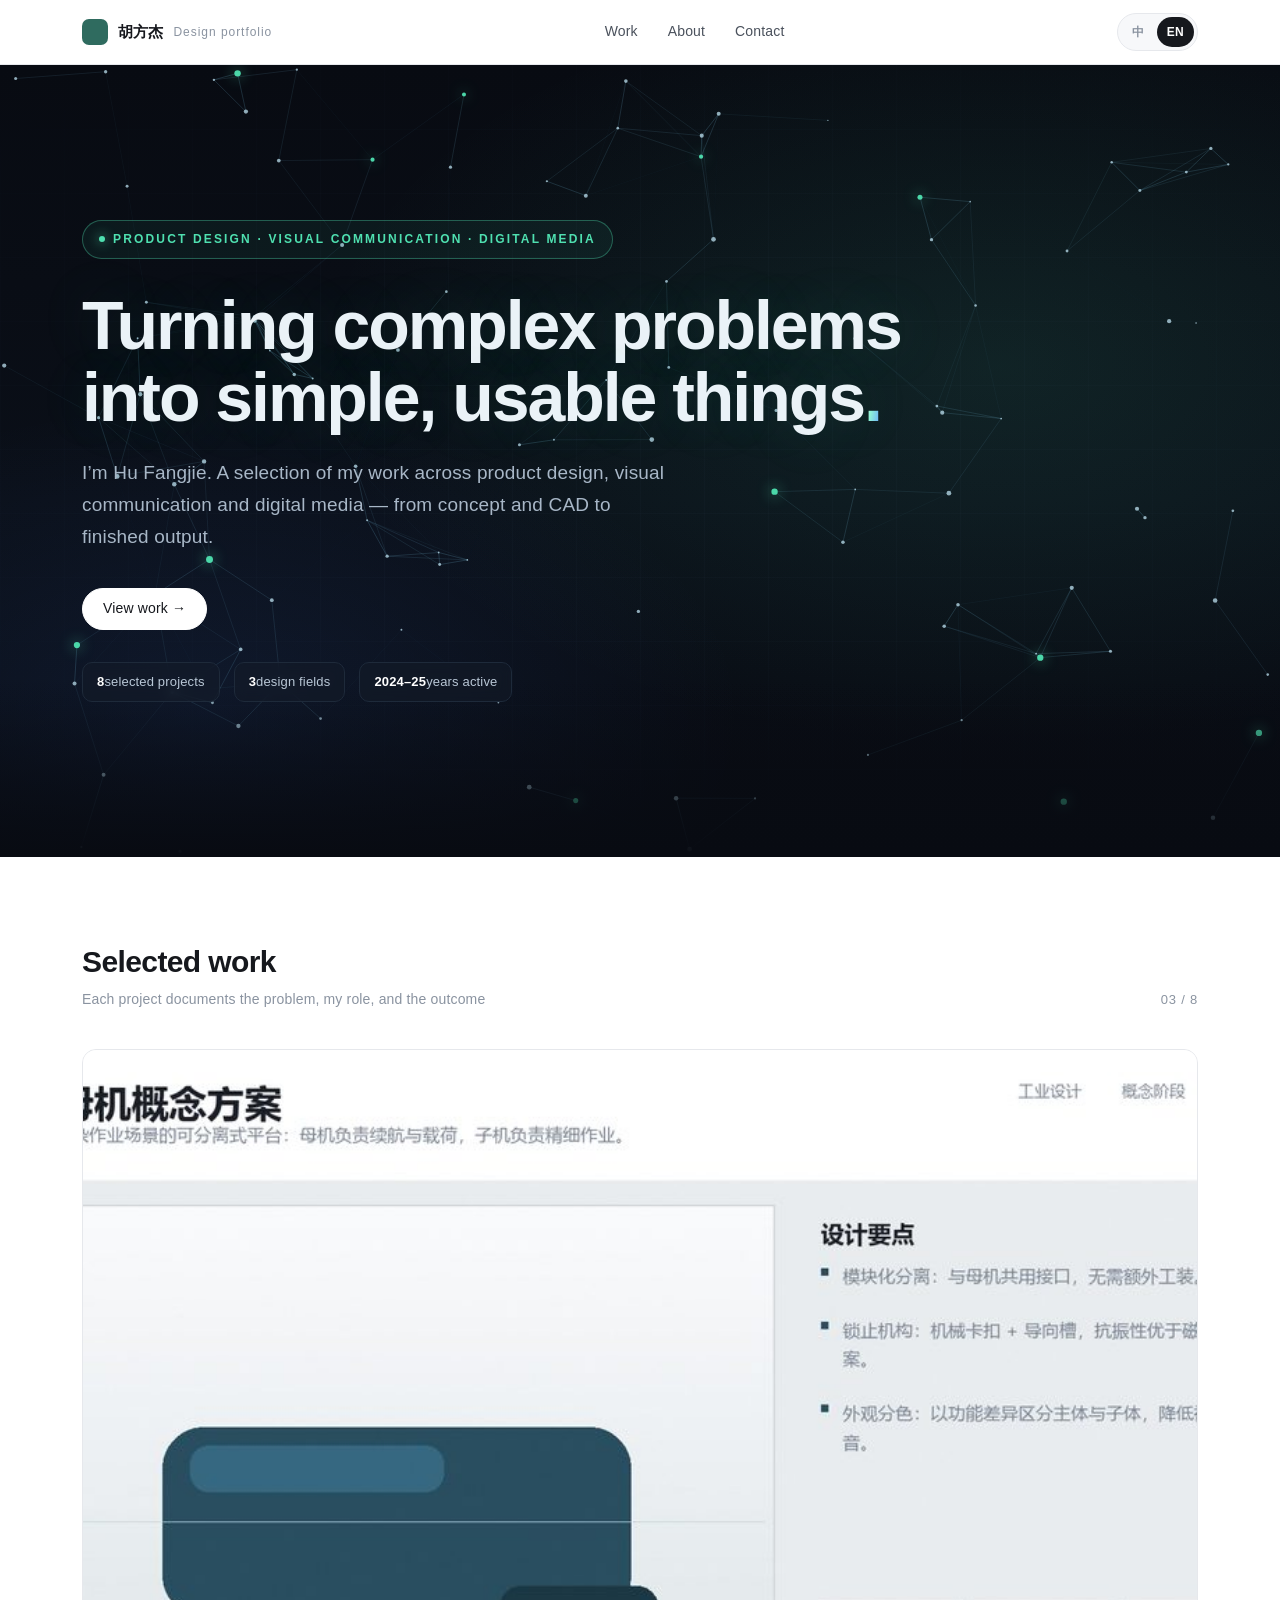
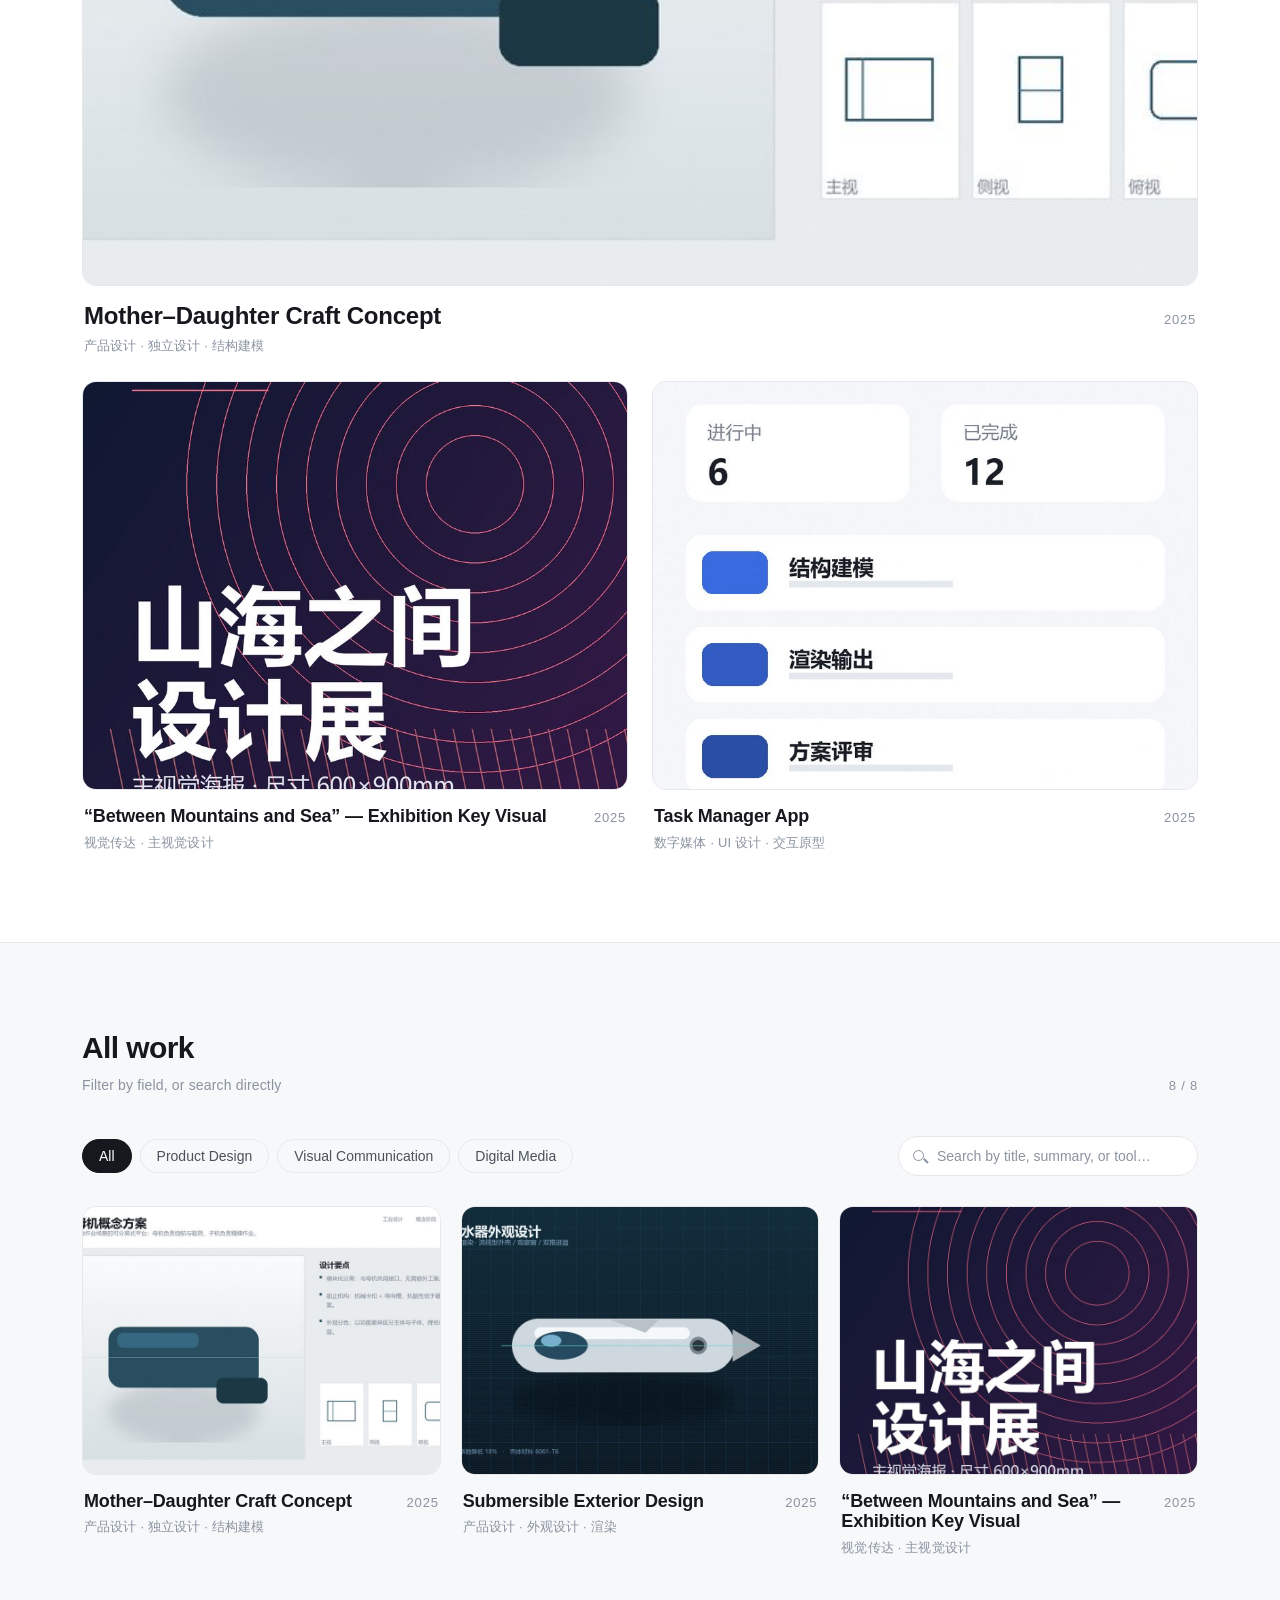
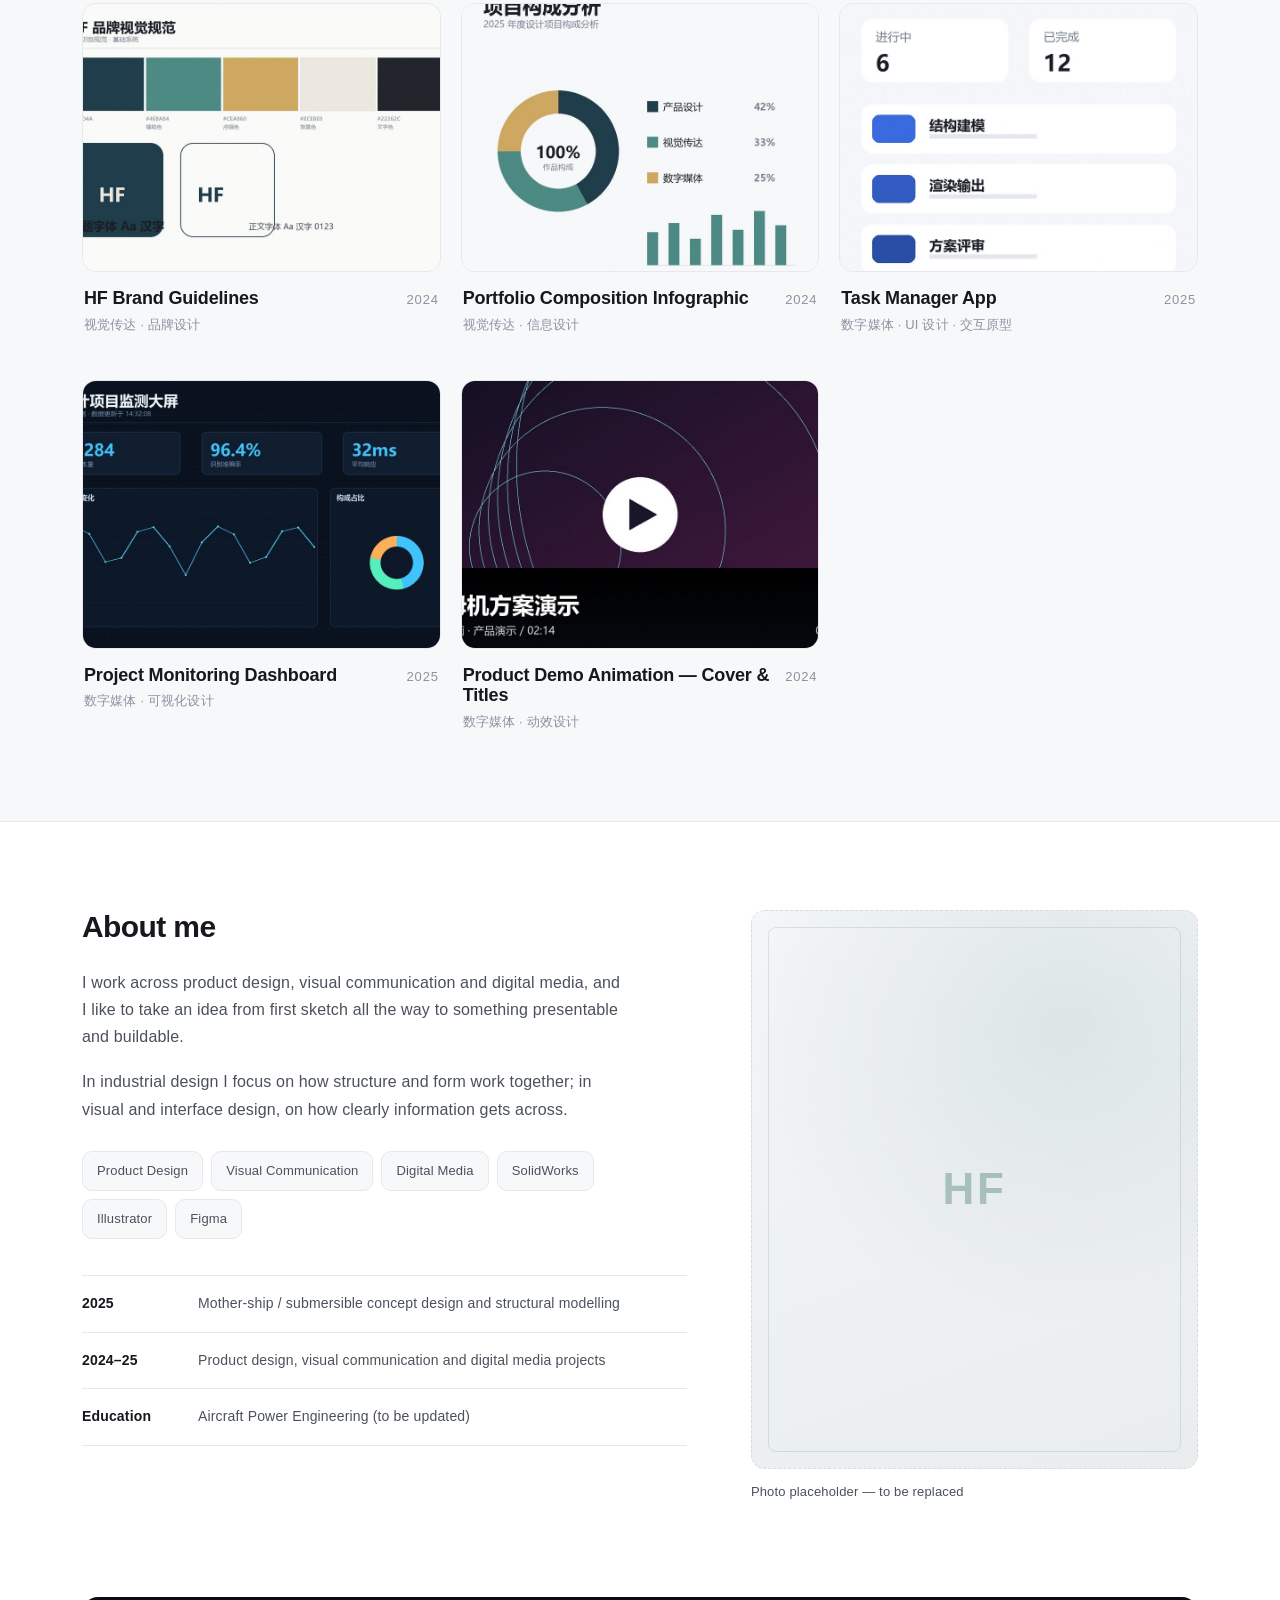
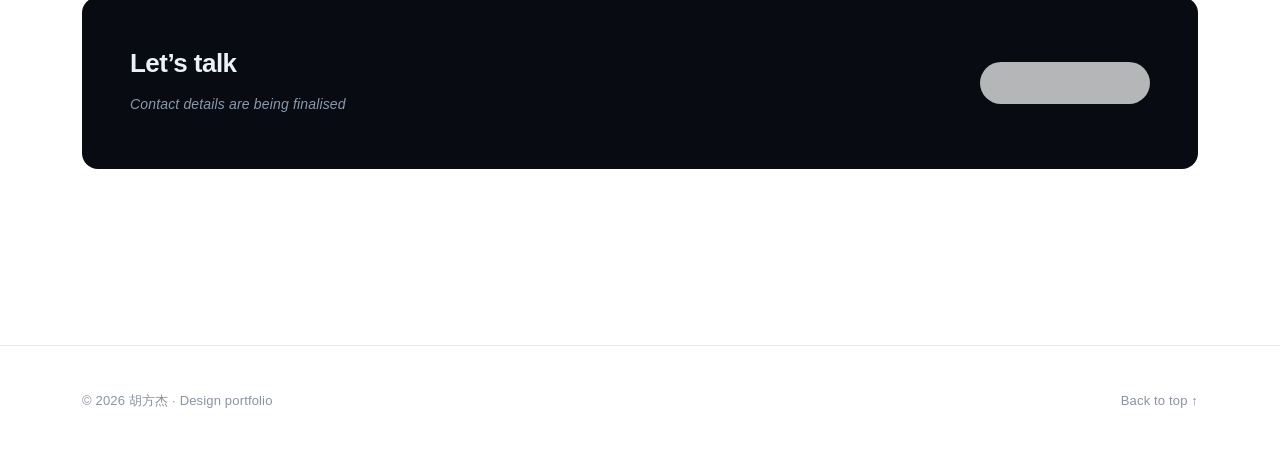
==== commit 6eaa8587: "简历未就绪时隐藏导航/首屏下载入口，只保留联系区一处状态说明" ====
--- a/index.html
+++ b/index.html
@@ -134,7 +134,7 @@
             </p>
           </div>
           <div class="contact__actions">
-            <a class="btn btn--light" href="resume.pdf" download data-resume="resume.pdf" data-i18n="hero.resume"><span data-resume-label>下载简历 PDF</span></a>
+            <a class="btn btn--light btn--keep" href="resume.pdf" download data-resume="resume.pdf" data-i18n="hero.resume"><span data-resume-label>下载简历 PDF</span></a>
             <a class="btn btn--ghost-dark" id="mail-btn" href="#contact" data-i18n="contact.mail">发邮件</a>
           </div>
         </div>
--- a/assets/css/base.css
+++ b/assets/css/base.css
@@ -81,6 +81,11 @@
 .btn--ghost-dark:hover{border-color:#fff}
 .btn[aria-disabled="true"]{opacity:.5;cursor:not-allowed}
 
+/* 简历文件还没就绪时，直接隐藏下载入口 ——
+   一个"简历准备中"的灰按钮比没有按钮更显眼、更像坏了。
+   联系区里那一个会保留（作为说明性状态），所以用 .btn--keep 排除在外。 */
+.btn.is-missing:not(.btn--keep){display:none !important}
+
 /* ---------- 标签 ---------- */
 .chip{
   display:inline-flex;align-items:center;font-size:13px;
